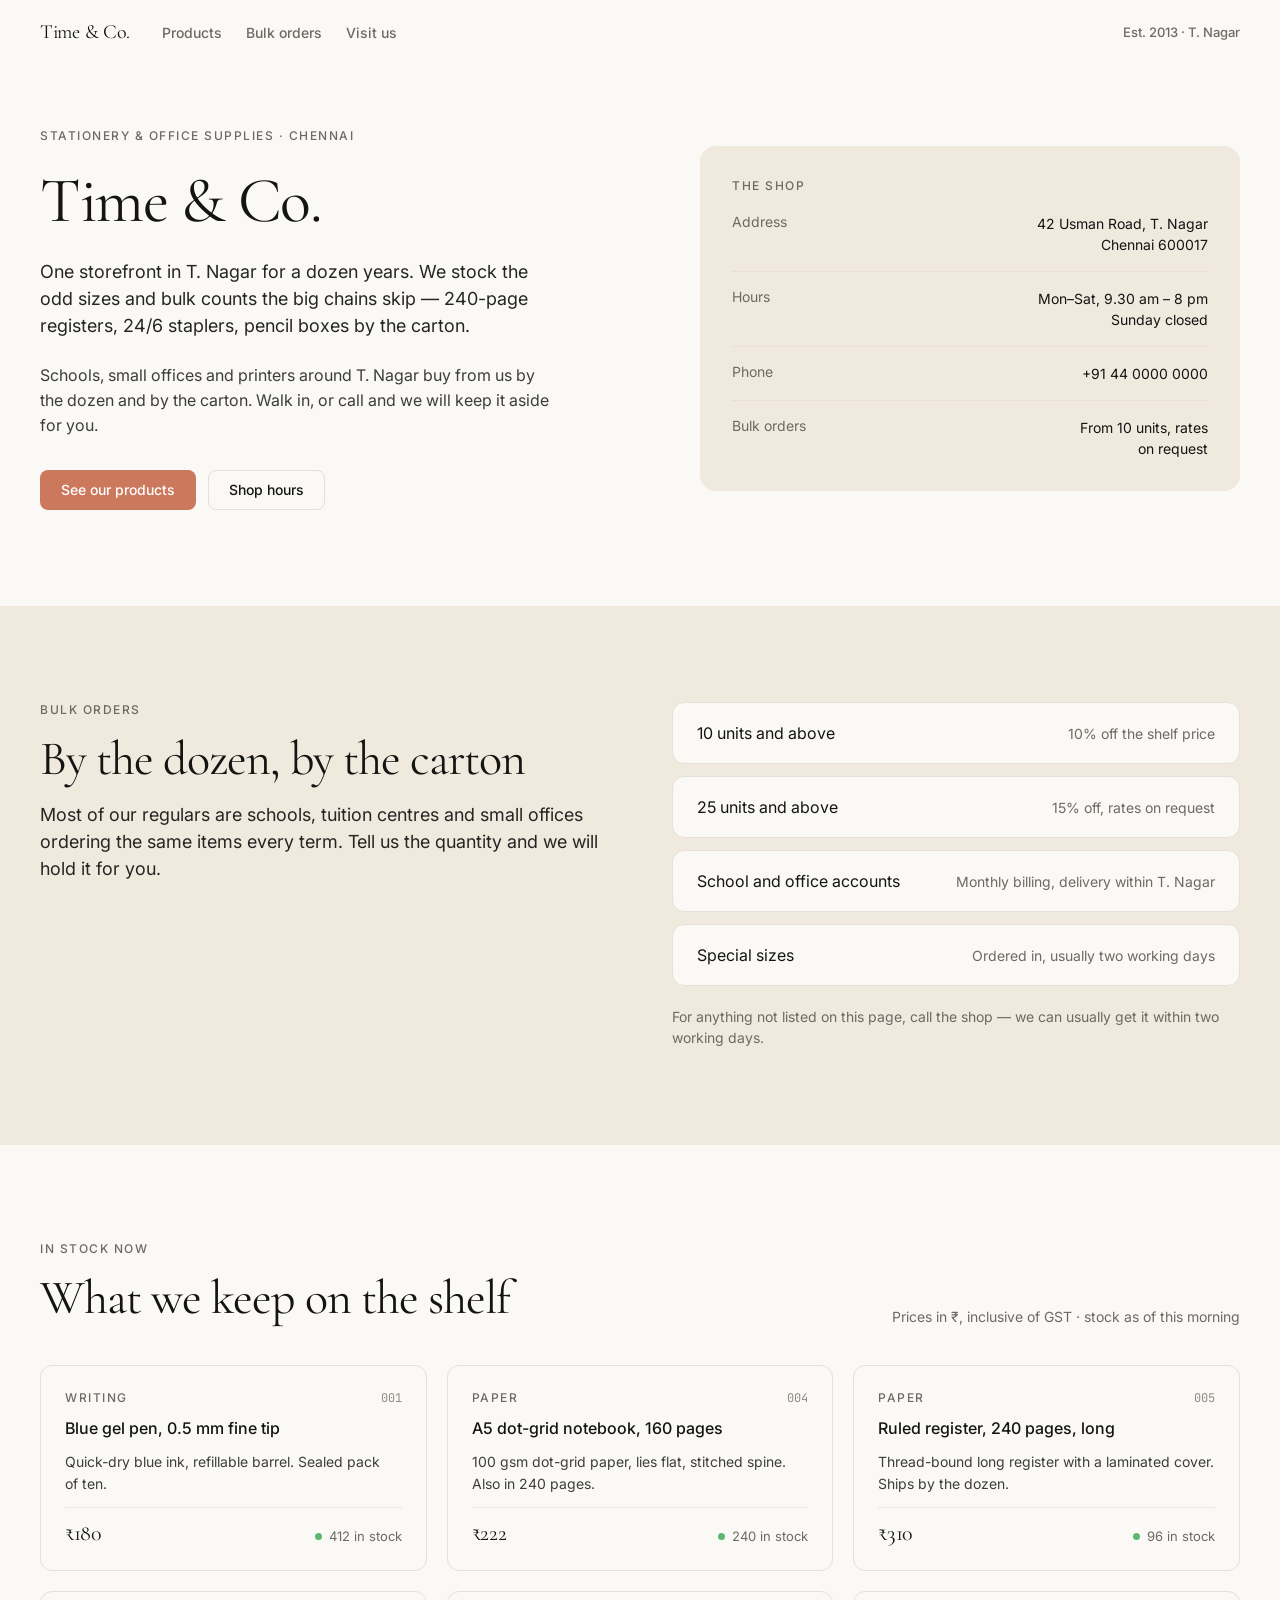
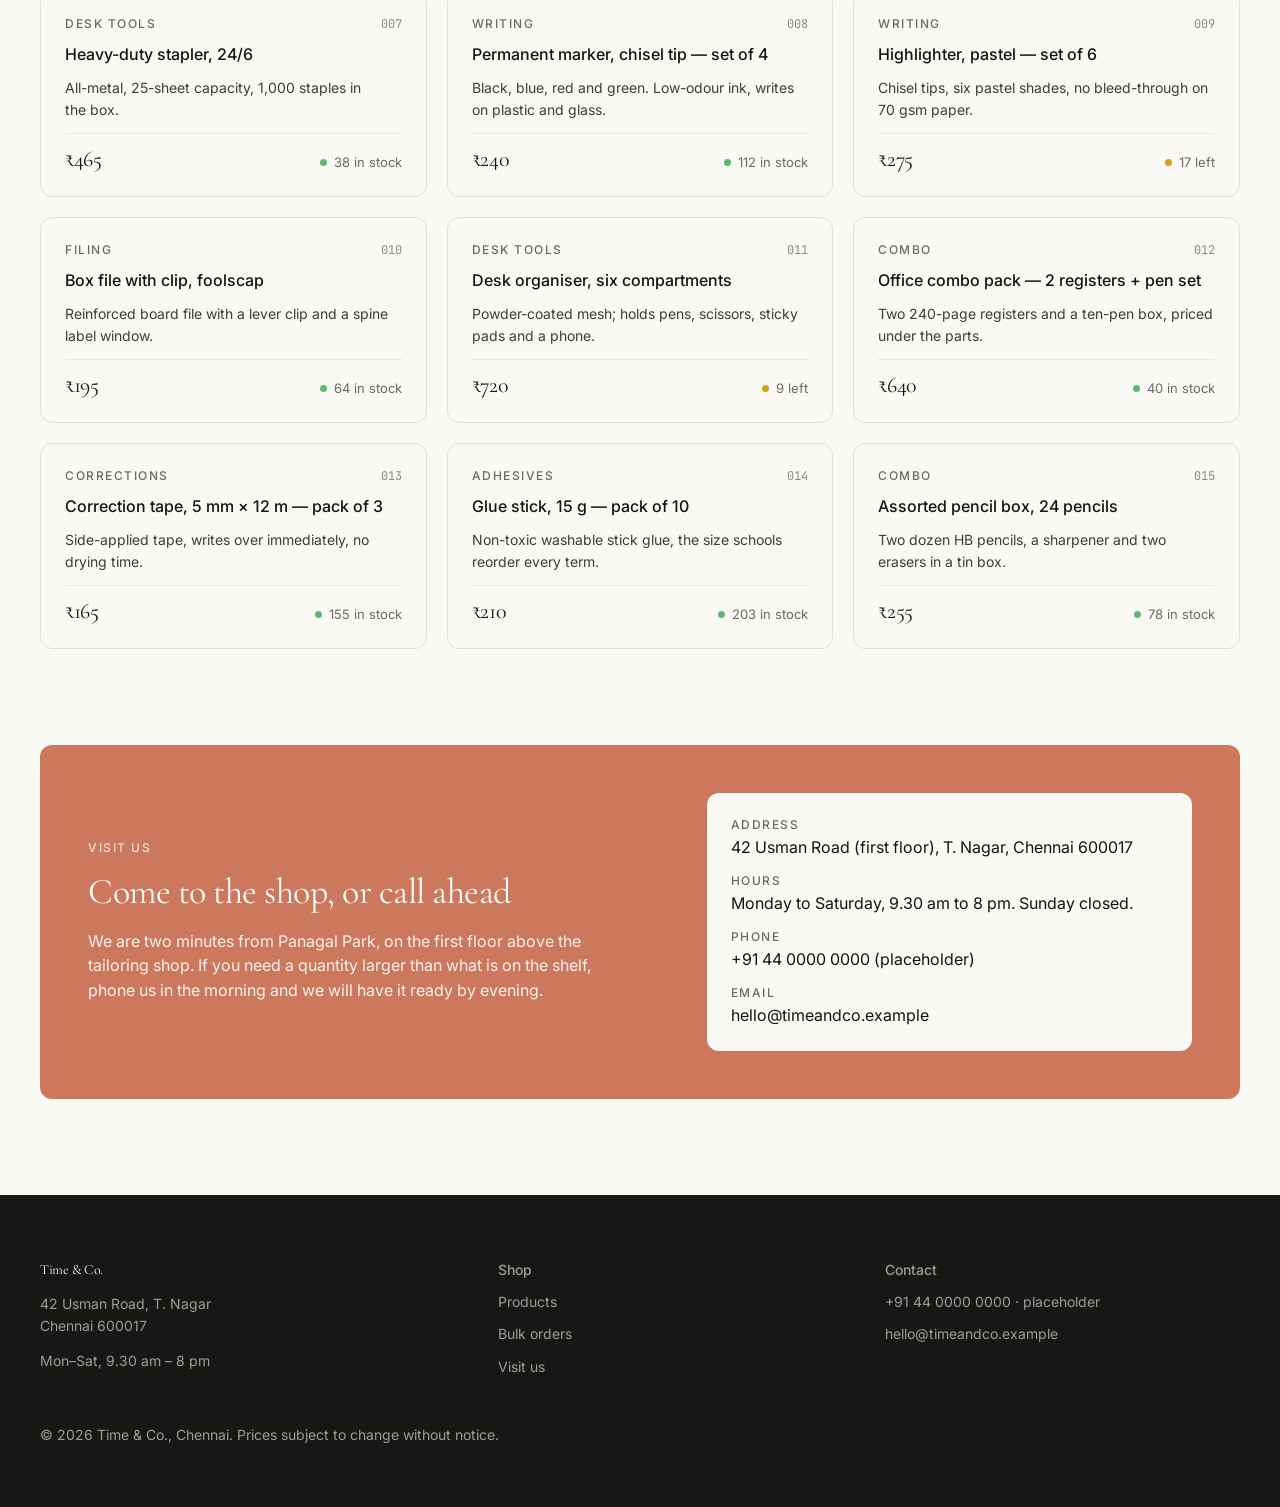
==== storefront/index.html @ 50b7ae4f "initial commit" ====
<!DOCTYPE html>
<html lang="en">
<head>
<meta charset="utf-8">
<meta name="viewport" content="width=device-width, initial-scale=1">
<title>Time &amp; Co. — Stationery &amp; Office Supplies, T. Nagar</title>
<meta name="description" content="Time &amp; Co. is a stationery and office-supplies shop on Usman Road, T. Nagar, Chennai, open since 2013. Retail and bulk orders for schools and offices.">
<link rel="stylesheet" href="styles.css">
</head>
<body>

<header class="site-header">
  <div class="container">
    <span class="wordmark">Time &amp; Co.</span>
    <nav class="site-nav">
      <a href="#catalog">Products</a>
      <a href="#bulk">Bulk orders</a>
      <a href="#visit">Visit us</a>
    </nav>
    <span class="header-est">Est. 2013 · T. Nagar</span>
  </div>
</header>

<section class="hero">
  <div class="container">
    <div class="hero-copy">
      <span class="kicker">Stationery &amp; office supplies · Chennai</span>
      <h1>Time &amp; Co.</h1>
      <div class="hero-copy-text">
        <p class="hero-lead">One storefront in T. Nagar for a dozen years. We stock the odd sizes and bulk counts the big chains skip — 240-page registers, 24/6 staplers, pencil boxes by the carton.</p>
        <p class="hero-body">Schools, small offices and printers around T. Nagar buy from us by the dozen and by the carton. Walk in, or call and we will keep it aside for you.</p>
      </div>
      <div class="hero-actions">
        <a class="btn btn-primary" href="#catalog">See our products</a>
        <a class="btn btn-secondary" href="#visit">Shop hours</a>
      </div>
    </div>

    <div class="hero-aside">
      <span class="kicker">The shop</span>
      <div class="aside-rows">
        <div class="aside-row">
          <span class="aside-label">Address</span>
          <span class="aside-value">42 Usman Road, T. Nagar<br>Chennai 600017</span>
        </div>
        <div class="aside-row">
          <span class="aside-label">Hours</span>
          <span class="aside-value">Mon–Sat, 9.30 am – 8 pm<br>Sunday closed</span>
        </div>
        <div class="aside-row">
          <span class="aside-label">Phone</span>
          <span class="aside-value">+91 44 0000 0000</span>
        </div>
        <div class="aside-row">
          <span class="aside-label">Bulk orders</span>
          <span class="aside-value">From 10 units, rates<br>on request</span>
        </div>
      </div>
    </div>
  </div>
</section>

<section id="bulk" class="bulk">
  <div class="container">
    <div class="section-intro">
      <span class="kicker">Bulk orders</span>
      <h2>By the dozen, by the carton</h2>
      <p>Most of our regulars are schools, tuition centres and small offices ordering the same items every term. Tell us the quantity and we will hold it for you.</p>
    </div>
    <div class="bulk-notes">
      <div class="bulk-note">
        <span class="label">10 units and above</span>
        <span class="value">10% off the shelf price</span>
      </div>
      <div class="bulk-note">
        <span class="label">25 units and above</span>
        <span class="value">15% off, rates on request</span>
      </div>
      <div class="bulk-note">
        <span class="label">School and office accounts</span>
        <span class="value">Monthly billing, delivery within T. Nagar</span>
      </div>
      <div class="bulk-note">
        <span class="label">Special sizes</span>
        <span class="value">Ordered in, usually two working days</span>
      </div>
      <p class="bulk-footnote">For anything not listed on this page, call the shop — we can usually get it within two working days.</p>
    </div>
  </div>
</section>

<section id="catalog" class="catalog">
  <div class="container">
    <div class="catalog-header">
      <div class="section-intro">
        <span class="kicker">In stock now</span>
        <h2>What we keep on the shelf</h2>
      </div>
      <span class="catalog-note">Prices in ₹, inclusive of GST · stock as of this morning</span>
    </div>

    <div class="catalog-grid">
      <article class="item-card">
        <div class="item-card-top">
          <span class="kicker">Writing</span>
          <span class="item-sku">001</span>
        </div>
        <span class="item-name">Blue gel pen, 0.5 mm fine tip</span>
        <span class="item-desc">Quick-dry blue ink, refillable barrel. Sealed pack of ten.</span>
        <div class="item-footer">
          <span class="item-price">₹180</span>
          <span class="item-stock"><span class="stock-dot in-stock"></span>412 in stock</span>
        </div>
      </article>

      <article class="item-card">
        <div class="item-card-top">
          <span class="kicker">Paper</span>
          <span class="item-sku">004</span>
        </div>
        <span class="item-name">A5 dot-grid notebook, 160 pages</span>
        <span class="item-desc">100 gsm dot-grid paper, lies flat, stitched spine. Also in 240 pages.</span>
        <div class="item-footer">
          <span class="item-price">₹222</span>
          <span class="item-stock"><span class="stock-dot in-stock"></span>240 in stock</span>
        </div>
      </article>

      <article class="item-card">
        <div class="item-card-top">
          <span class="kicker">Paper</span>
          <span class="item-sku">005</span>
        </div>
        <span class="item-name">Ruled register, 240 pages, long</span>
        <span class="item-desc">Thread-bound long register with a laminated cover. Ships by the dozen.</span>
        <div class="item-footer">
          <span class="item-price">₹310</span>
          <span class="item-stock"><span class="stock-dot in-stock"></span>96 in stock</span>
        </div>
      </article>

      <article class="item-card">
        <div class="item-card-top">
          <span class="kicker">Desk tools</span>
          <span class="item-sku">007</span>
        </div>
        <span class="item-name">Heavy-duty stapler, 24/6</span>
        <span class="item-desc">All-metal, 25-sheet capacity, 1,000 staples in the box.</span>
        <div class="item-footer">
          <span class="item-price">₹465</span>
          <span class="item-stock"><span class="stock-dot in-stock"></span>38 in stock</span>
        </div>
      </article>

      <article class="item-card">
        <div class="item-card-top">
          <span class="kicker">Writing</span>
          <span class="item-sku">008</span>
        </div>
        <span class="item-name">Permanent marker, chisel tip — set of 4</span>
        <span class="item-desc">Black, blue, red and green. Low-odour ink, writes on plastic and glass.</span>
        <div class="item-footer">
          <span class="item-price">₹240</span>
          <span class="item-stock"><span class="stock-dot in-stock"></span>112 in stock</span>
        </div>
      </article>

      <article class="item-card">
        <div class="item-card-top">
          <span class="kicker">Writing</span>
          <span class="item-sku">009</span>
        </div>
        <span class="item-name">Highlighter, pastel — set of 6</span>
        <span class="item-desc">Chisel tips, six pastel shades, no bleed-through on 70 gsm paper.</span>
        <div class="item-footer">
          <span class="item-price">₹275</span>
          <span class="item-stock"><span class="stock-dot low-stock"></span>17 left</span>
        </div>
      </article>

      <article class="item-card">
        <div class="item-card-top">
          <span class="kicker">Filing</span>
          <span class="item-sku">010</span>
        </div>
        <span class="item-name">Box file with clip, foolscap</span>
        <span class="item-desc">Reinforced board file with a lever clip and a spine label window.</span>
        <div class="item-footer">
          <span class="item-price">₹195</span>
          <span class="item-stock"><span class="stock-dot in-stock"></span>64 in stock</span>
        </div>
      </article>

      <article class="item-card">
        <div class="item-card-top">
          <span class="kicker">Desk tools</span>
          <span class="item-sku">011</span>
        </div>
        <span class="item-name">Desk organiser, six compartments</span>
        <span class="item-desc">Powder-coated mesh; holds pens, scissors, sticky pads and a phone.</span>
        <div class="item-footer">
          <span class="item-price">₹720</span>
          <span class="item-stock"><span class="stock-dot low-stock"></span>9 left</span>
        </div>
      </article>

      <article class="item-card">
        <div class="item-card-top">
          <span class="kicker">Combo</span>
          <span class="item-sku">012</span>
        </div>
        <span class="item-name">Office combo pack — 2 registers + pen set</span>
        <span class="item-desc">Two 240-page registers and a ten-pen box, priced under the parts.</span>
        <div class="item-footer">
          <span class="item-price">₹640</span>
          <span class="item-stock"><span class="stock-dot in-stock"></span>40 in stock</span>
        </div>
      </article>

      <article class="item-card">
        <div class="item-card-top">
          <span class="kicker">Corrections</span>
          <span class="item-sku">013</span>
        </div>
        <span class="item-name">Correction tape, 5 mm × 12 m — pack of 3</span>
        <span class="item-desc">Side-applied tape, writes over immediately, no drying time.</span>
        <div class="item-footer">
          <span class="item-price">₹165</span>
          <span class="item-stock"><span class="stock-dot in-stock"></span>155 in stock</span>
        </div>
      </article>

      <article class="item-card">
        <div class="item-card-top">
          <span class="kicker">Adhesives</span>
          <span class="item-sku">014</span>
        </div>
        <span class="item-name">Glue stick, 15 g — pack of 10</span>
        <span class="item-desc">Non-toxic washable stick glue, the size schools reorder every term.</span>
        <div class="item-footer">
          <span class="item-price">₹210</span>
          <span class="item-stock"><span class="stock-dot in-stock"></span>203 in stock</span>
        </div>
      </article>

      <article class="item-card">
        <div class="item-card-top">
          <span class="kicker">Combo</span>
          <span class="item-sku">015</span>
        </div>
        <span class="item-name">Assorted pencil box, 24 pencils</span>
        <span class="item-desc">Two dozen HB pencils, a sharpener and two erasers in a tin box.</span>
        <div class="item-footer">
          <span class="item-price">₹255</span>
          <span class="item-stock"><span class="stock-dot in-stock"></span>78 in stock</span>
        </div>
      </article>
    </div>
  </div>
</section>

<section id="visit" class="visit">
  <div class="visit-band">
    <div class="visit-copy">
      <span class="kicker">Visit us</span>
      <h2>Come to the shop, or call ahead</h2>
      <p>We are two minutes from Panagal Park, on the first floor above the tailoring shop. If you need a quantity larger than what is on the shelf, phone us in the morning and we will have it ready by evening.</p>
    </div>
    <div class="visit-card">
      <div class="visit-row">
        <span class="visit-label">Address</span>
        <span class="visit-value">42 Usman Road (first floor), T. Nagar, Chennai 600017</span>
      </div>
      <div class="visit-row">
        <span class="visit-label">Hours</span>
        <span class="visit-value">Monday to Saturday, 9.30 am to 8 pm. Sunday closed.</span>
      </div>
      <div class="visit-row">
        <span class="visit-label">Phone</span>
        <span class="visit-value">+91 44 0000 0000 (placeholder)</span>
      </div>
      <div class="visit-row">
        <span class="visit-label">Email</span>
        <span class="visit-value">hello@timeandco.example</span>
      </div>
    </div>
  </div>
</section>

<footer class="site-footer">
  <div class="container">
    <div class="footer-grid">
      <div class="footer-col">
        <span class="wordmark">Time &amp; Co.</span>
        <span>42 Usman Road, T. Nagar<br>Chennai 600017</span>
        <span>Mon–Sat, 9.30 am – 8 pm</span>
      </div>
      <div class="footer-col links">
        <span class="footer-col-title">Shop</span>
        <a href="#catalog">Products</a>
        <a href="#bulk">Bulk orders</a>
        <a href="#visit">Visit us</a>
      </div>
      <div class="footer-col links">
        <span class="footer-col-title">Contact</span>
        <span>+91 44 0000 0000 · placeholder</span>
        <span>hello@timeandco.example</span>
      </div>
    </div>
    <span class="footer-fine-print">© 2026 Time &amp; Co., Chennai. Prices subject to change without notice.</span>
  </div>
</footer>

</body>
</html>
---- storefront/styles.css ----
@import url("https://fonts.googleapis.com/css2?family=Cormorant+Garamond:wght@400;500;600&family=Inter:wght@400;500;600&family=JetBrains+Mono:wght@400;500&display=swap");

:root {
  /* Brand & accent */
  --coral: #cc785c;
  --coral-active: #a9583e;

  /* Ink scale (warm) */
  --ink: #141413;
  --ink-2: #252523;
  --ink-3: #3d3d3a;
  --ink-4: #6c6a64;
  --ink-5: #8e8b82;

  /* Cream scale */
  --cream-1: #faf9f5;
  --cream-2: #f5f0e8;
  --cream-3: #efe9de;
  --cream-4: #e8e0d2;

  /* Dark scale */
  --dark-1: #181715;
  --dark-2: #1f1e1b;
  --dark-3: #252320;

  /* Line */
  --line: #e6dfd8;
  --line-soft: #ebe6df;

  /* Semantic status */
  --success: #5db872;
  --warning: #d4a017;

  /* Semantic aliases */
  --primary: var(--coral);
  --primary-active: var(--coral-active);

  --text-heading: var(--ink);
  --text-lead: var(--ink-2);
  --text-body: var(--ink-3);
  --text-muted: var(--ink-4);
  --text-caption: var(--ink-5);
  --text-on-primary: #ffffff;
  --text-on-dark: var(--cream-1);
  --text-on-dark-soft: #a09d96;

  --surface-canvas: var(--cream-1);
  --surface-soft: var(--cream-2);
  --surface-card: var(--cream-3);
  --surface-cream-strong: var(--cream-4);
  --surface-dark: var(--dark-1);
  --surface-dark-soft: var(--dark-2);
  --surface-dark-elevated: var(--dark-3);

  --border-hairline: var(--line);
  --border-hairline-soft: var(--line-soft);

  --font-display: "Cormorant Garamond", Garamond, "Times New Roman", serif;
  --font-sans: "Inter", -apple-system, BlinkMacSystemFont, "Segoe UI", Roboto, sans-serif;
  --font-mono: "JetBrains Mono", ui-monospace, SFMono-Regular, Menlo, monospace;

  --display-xl-size: 64px;
  --display-lg-size: 48px;
  --display-md-size: 36px;
  --title-md-size: 18px;
  --title-sm-size: 16px;
  --body-md-size: 16px;
  --body-sm-size: 14px;

  --container-max: 1200px;
  --nav-height: 64px;
  --radius-md: 8px;
  --radius-lg: 12px;
  --radius-xl: 16px;

  --ease-standard: cubic-bezier(0.2, 0, 0.2, 1);
  --duration-fast: 120ms;
}

* { box-sizing: border-box; }

body {
  margin: 0;
  background: var(--surface-canvas);
  font-family: var(--font-sans);
  -webkit-font-smoothing: antialiased;
}

a { color: var(--coral); text-decoration: none; }
a:hover { color: var(--coral-active); }

.container {
  max-width: var(--container-max);
  width: 100%;
  margin: 0 auto;
}

/* Header */
.site-header {
  height: var(--nav-height);
  display: flex;
  align-items: center;
  padding: 0 32px;
}
.site-header .container {
  display: flex;
  align-items: center;
  gap: 32px;
}
.wordmark {
  font-family: var(--font-display);
  font-size: 20px;
  letter-spacing: -0.3px;
  color: var(--text-heading);
}
.site-nav {
  display: flex;
  align-items: center;
  gap: 24px;
  flex: 1;
}
.site-nav a {
  font-size: 14px;
  font-weight: 500;
  color: var(--text-muted);
}
.site-nav a:hover { color: var(--text-heading); }
.header-est {
  font-size: 13px;
  font-weight: 500;
  color: var(--text-muted);
}

/* Buttons */
.btn {
  font-family: var(--font-sans);
  font-size: 14px;
  font-weight: 500;
  line-height: 1;
  display: inline-flex;
  align-items: center;
  justify-content: center;
  gap: 8px;
  height: 40px;
  padding: 12px 20px;
  border-radius: var(--radius-md);
  border: 1px solid transparent;
  cursor: pointer;
  text-decoration: none;
  white-space: nowrap;
  transition: background-color var(--duration-fast) var(--ease-standard);
}
.btn-primary { background: var(--primary); color: var(--text-on-primary); }
.btn-primary:hover { background: var(--primary-active); color: var(--text-on-primary); }
.btn-secondary { background: var(--surface-canvas); color: var(--text-heading); border-color: var(--border-hairline); }
.btn-secondary:hover { background: var(--surface-soft); color: var(--text-heading); }

/* Kicker label */
.kicker {
  font-size: 12px;
  font-weight: 500;
  letter-spacing: 1.5px;
  text-transform: uppercase;
  color: var(--text-muted);
}

/* Hero */
.hero {
  padding: 64px 32px 96px;
}
.hero .container {
  display: grid;
  grid-template-columns: 1.05fr 0.95fr;
  gap: 64px;
  align-items: center;
}
.hero-copy {
  display: flex;
  flex-direction: column;
  gap: 24px;
}
.hero-copy h1 {
  margin: 0;
  font-family: var(--font-display);
  font-weight: 400;
  font-size: var(--display-xl-size);
  line-height: 1.05;
  letter-spacing: -1.5px;
  color: var(--text-heading);
}
.hero-copy-text {
  display: flex;
  flex-direction: column;
  gap: 24px;
}
.hero-lead {
  margin: 0;
  max-width: 520px;
  font-size: var(--title-md-size);
  line-height: 1.5;
  color: var(--text-lead);
  text-wrap: pretty;
}
.hero-body {
  margin: 0;
  max-width: 520px;
  font-size: var(--body-md-size);
  line-height: 1.55;
  color: var(--text-body);
  text-wrap: pretty;
}
.hero-actions {
  display: flex;
  gap: 12px;
  flex-wrap: wrap;
  margin-top: 8px;
}

.hero-aside {
  background: var(--surface-card);
  border-radius: var(--radius-xl);
  padding: 32px;
  display: flex;
  flex-direction: column;
  gap: 20px;
}
.aside-rows {
  display: flex;
  flex-direction: column;
  gap: 16px;
}
.aside-row {
  display: flex;
  justify-content: space-between;
  gap: 24px;
  padding-bottom: 16px;
  border-bottom: 1px solid var(--surface-cream-strong);
}
.aside-row:last-child {
  padding-bottom: 0;
  border-bottom: none;
}
.aside-row .aside-label {
  font-size: var(--body-sm-size);
  color: var(--text-muted);
  flex: none;
}
.aside-row .aside-value {
  font-size: var(--body-sm-size);
  line-height: 1.5;
  color: var(--text-heading);
  text-align: right;
}

/* Bulk section */
.bulk {
  background: var(--surface-card);
  padding: 96px 32px;
}
.bulk .container {
  display: grid;
  grid-template-columns: 1fr 1fr;
  gap: 64px;
  align-items: start;
}
.section-intro {
  display: flex;
  flex-direction: column;
  gap: 16px;
}
.section-intro h2 {
  margin: 0;
  font-family: var(--font-display);
  font-weight: 400;
  font-size: var(--display-lg-size);
  line-height: 1.1;
  letter-spacing: -1px;
  color: var(--text-heading);
}
.section-intro p {
  margin: 0;
  font-size: var(--title-md-size);
  line-height: 1.5;
  color: var(--text-lead);
  text-wrap: pretty;
}
.bulk-notes {
  display: flex;
  flex-direction: column;
  gap: 12px;
}
.bulk-note {
  background: var(--surface-canvas);
  border: 1px solid var(--border-hairline);
  border-radius: var(--radius-lg);
  padding: 20px 24px;
  display: flex;
  justify-content: space-between;
  gap: 24px;
  align-items: baseline;
}
.bulk-note .label { font-size: var(--body-md-size); color: var(--text-heading); }
.bulk-note .value { font-size: var(--body-sm-size); color: var(--text-muted); text-align: right; }
.bulk-footnote {
  margin: 8px 0 0;
  font-size: var(--body-sm-size);
  line-height: 1.55;
  color: var(--text-muted);
}

/* Catalog */
.catalog {
  padding: 96px 32px;
}
.catalog .container {
  display: flex;
  flex-direction: column;
  gap: 40px;
}
.catalog-header {
  display: flex;
  align-items: flex-end;
  justify-content: space-between;
  gap: 32px;
  flex-wrap: wrap;
}
.catalog-header .section-intro { max-width: 620px; gap: 16px; }
.catalog-note { font-size: var(--body-sm-size); color: var(--text-muted); }

.catalog-grid {
  display: grid;
  grid-template-columns: repeat(3, 1fr);
  gap: 20px;
}
.item-card {
  background: var(--surface-canvas);
  border: 1px solid var(--border-hairline);
  border-radius: var(--radius-lg);
  padding: 24px;
  display: flex;
  flex-direction: column;
  gap: 12px;
}
.item-card-top {
  display: flex;
  align-items: center;
  justify-content: space-between;
  gap: 12px;
}
.item-sku {
  font-family: var(--font-mono);
  font-size: 12px;
  color: var(--text-caption);
}
.item-name {
  font-size: var(--title-sm-size);
  font-weight: 500;
  line-height: 1.35;
  color: var(--text-heading);
}
.item-desc {
  font-size: var(--body-sm-size);
  line-height: 1.55;
  color: var(--text-body);
  flex: 1;
  text-wrap: pretty;
}
.item-footer {
  display: flex;
  align-items: baseline;
  justify-content: space-between;
  gap: 12px;
  padding-top: 12px;
  border-top: 1px solid var(--border-hairline-soft);
}
.item-price {
  font-family: var(--font-display);
  font-size: 22px;
  letter-spacing: -0.3px;
  color: var(--text-heading);
}
.item-stock {
  display: flex;
  align-items: center;
  gap: 7px;
  font-size: 13px;
  color: var(--text-muted);
}
.stock-dot {
  width: 7px;
  height: 7px;
  border-radius: 999px;
  flex: none;
}
.stock-dot.in-stock { background: var(--success); }
.stock-dot.low-stock { background: var(--warning); }

/* Visit band */
.visit {
  padding: 0 32px 96px;
}
.visit-band {
  max-width: var(--container-max);
  margin: 0 auto;
  background: var(--primary);
  border-radius: var(--radius-lg);
  padding: 48px;
  display: grid;
  grid-template-columns: 1fr 0.85fr;
  gap: 48px;
  align-items: center;
}
.visit-copy {
  display: flex;
  flex-direction: column;
  gap: 16px;
}
.visit-copy .kicker { color: rgba(255, 255, 255, 0.75); }
.visit-copy h2 {
  margin: 0;
  font-family: var(--font-display);
  font-weight: 400;
  font-size: var(--display-md-size);
  line-height: 1.15;
  letter-spacing: -0.5px;
  color: #ffffff;
}
.visit-copy p {
  margin: 0;
  max-width: 520px;
  font-size: var(--body-md-size);
  line-height: 1.55;
  color: rgba(255, 255, 255, 0.9);
  text-wrap: pretty;
}
.visit-card {
  background: var(--surface-canvas);
  border-radius: var(--radius-lg);
  padding: 24px;
  display: flex;
  flex-direction: column;
  gap: 14px;
}
.visit-row {
  display: flex;
  flex-direction: column;
  gap: 3px;
}
.visit-row .visit-label {
  font-size: 12px;
  font-weight: 500;
  letter-spacing: 1.5px;
  text-transform: uppercase;
  color: var(--text-muted);
}
.visit-row .visit-value {
  font-size: var(--body-md-size);
  line-height: 1.5;
  color: var(--text-heading);
}

/* Footer */
.site-footer {
  background: var(--surface-dark);
  padding: 64px 32px;
}
.site-footer .container {
  display: flex;
  flex-direction: column;
  gap: 48px;
}
.footer-grid {
  display: grid;
  grid-template-columns: 1.2fr 1fr 1fr;
  gap: 32px;
}
.footer-col {
  display: flex;
  flex-direction: column;
  gap: 12px;
}
.footer-col.links { gap: 10px; }
.footer-col .wordmark { color: var(--text-on-dark); }
.footer-col span, .footer-col a {
  font-size: var(--body-sm-size);
  line-height: 1.6;
  color: var(--text-on-dark-soft);
}
.footer-col a:hover { color: var(--text-on-dark); }
.footer-col-title {
  font-size: 13px;
  font-weight: 500;
  color: var(--text-on-dark);
}
.footer-fine-print {
  font-size: var(--body-sm-size);
  color: var(--text-on-dark-soft);
}

/* Responsive */
@media (max-width: 900px) {
  .hero .container,
  .bulk .container,
  .visit-band,
  .footer-grid {
    grid-template-columns: 1fr;
  }
  .catalog-grid { grid-template-columns: repeat(2, 1fr); }
  .hero-copy h1 { font-size: var(--display-lg-size); }
}
@media (max-width: 640px) {
  .site-header .container { flex-wrap: wrap; height: auto; padding: 16px 0; }
  .site-header { height: auto; }
  .catalog-grid { grid-template-columns: 1fr; }
  .visit-band { padding: 32px; }
}
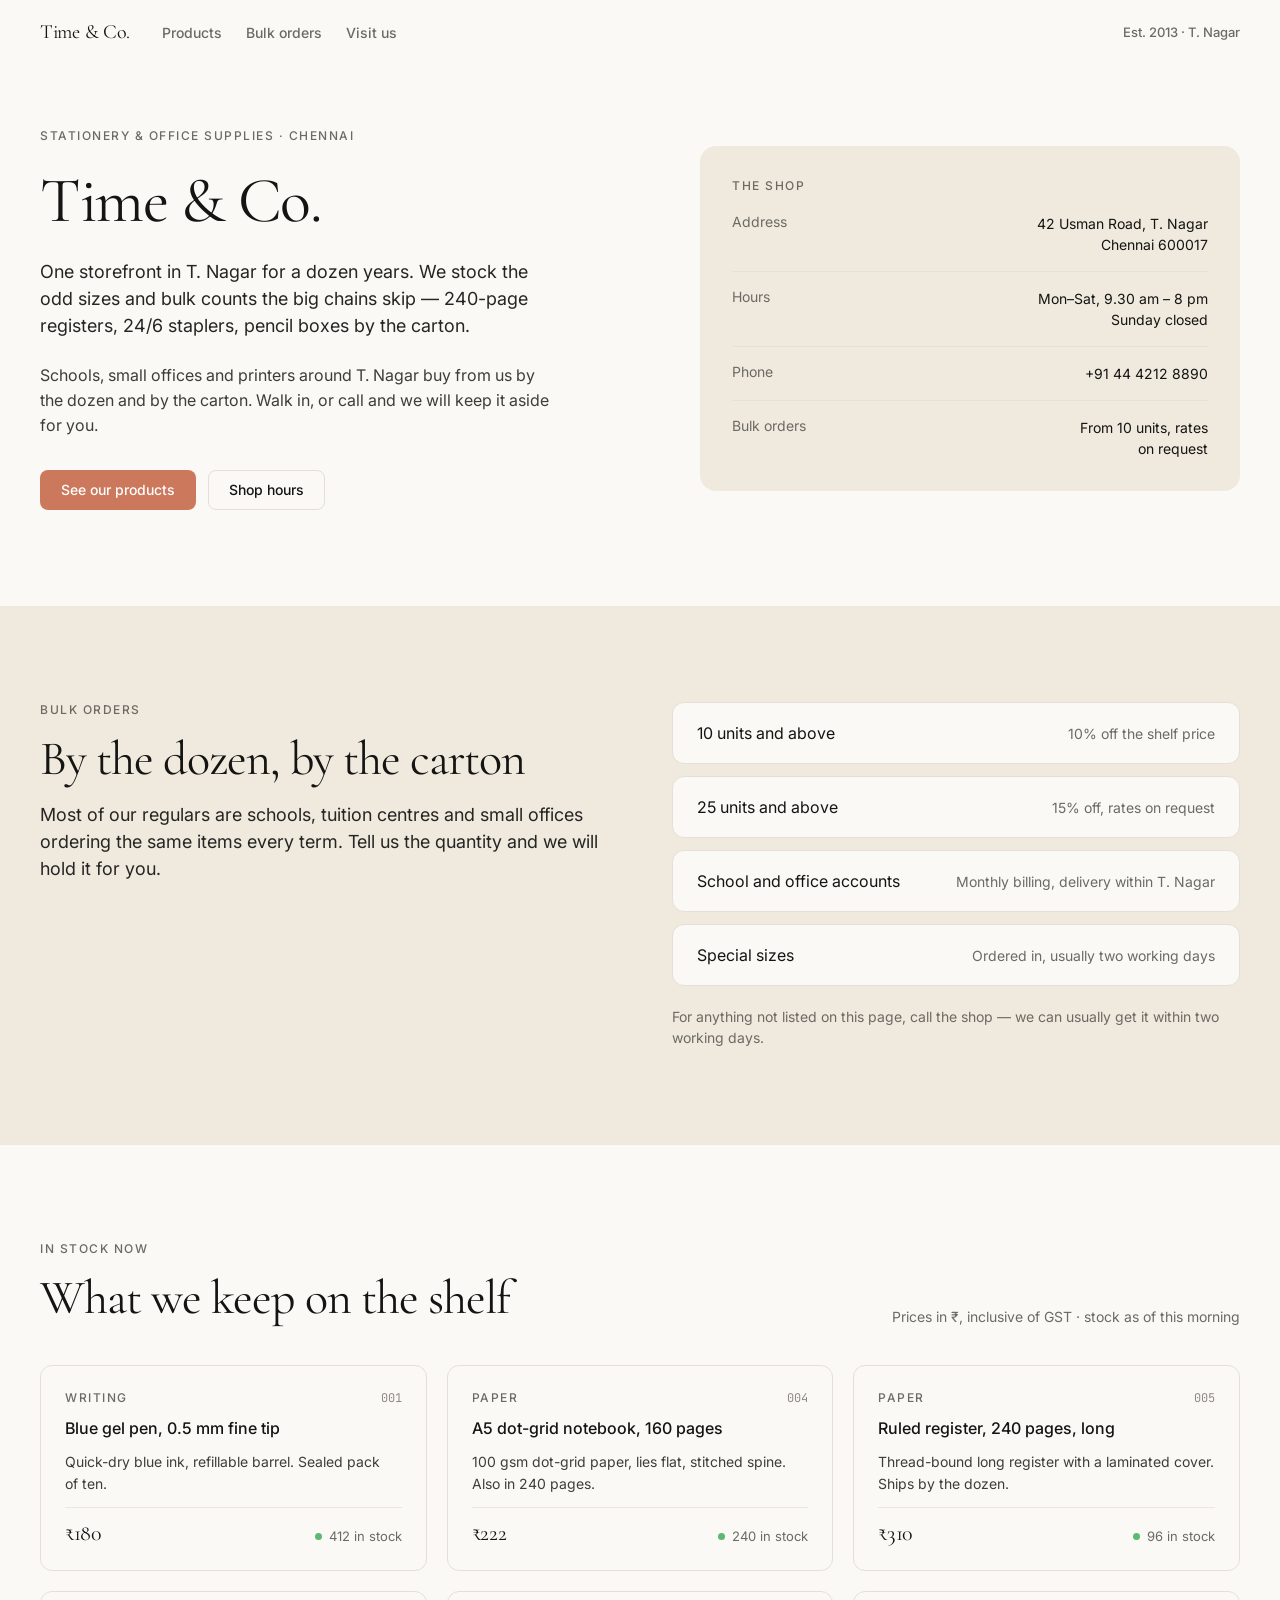
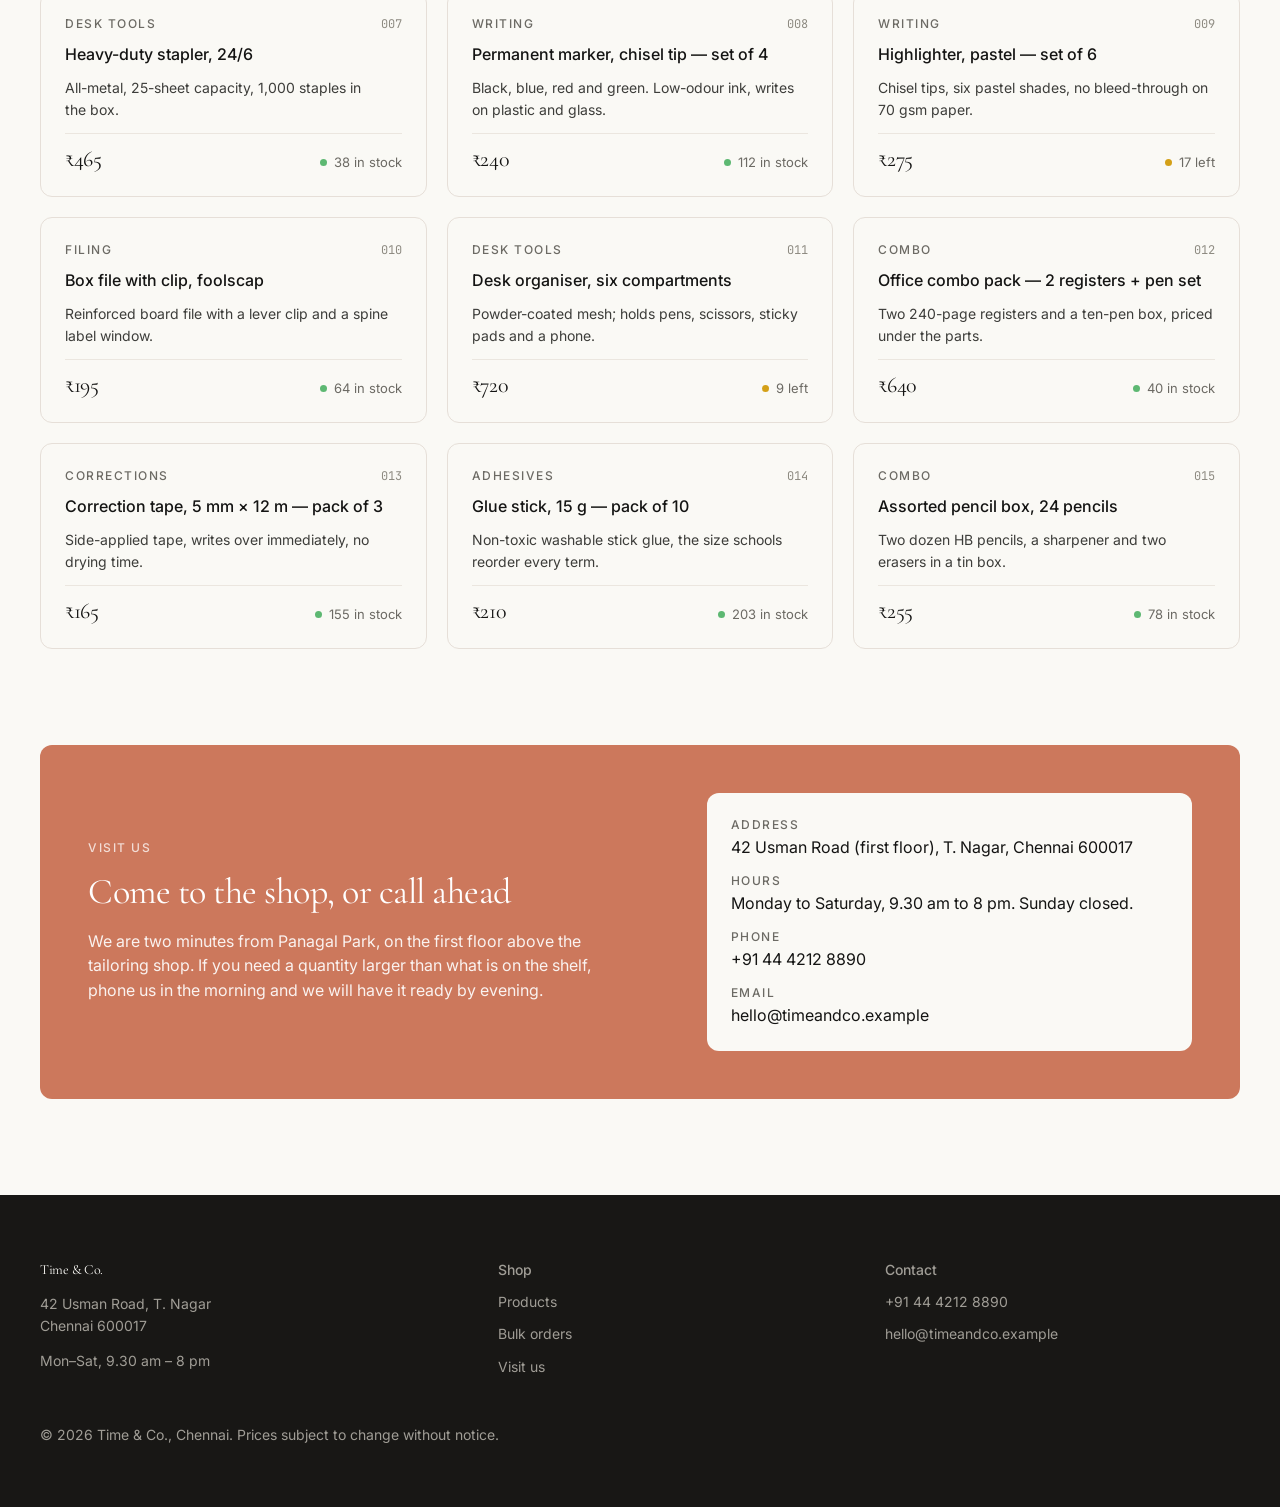
==== commit 2c40006c: "Time & Co. AI-readiness layer FastAPI merchant API with LLM-enriched catalog, rule-based negotiation" ====
--- a/storefront/index.html
+++ b/storefront/index.html
@@ -49,7 +49,7 @@
         </div>
         <div class="aside-row">
           <span class="aside-label">Phone</span>
-          <span class="aside-value">+91 44 0000 0000</span>
+          <span class="aside-value">+91 44 4212 8890</span>
         </div>
         <div class="aside-row">
           <span class="aside-label">Bulk orders</span>
@@ -277,7 +277,7 @@
       </div>
       <div class="visit-row">
         <span class="visit-label">Phone</span>
-        <span class="visit-value">+91 44 0000 0000 (placeholder)</span>
+        <span class="visit-value">+91 44 4212 8890</span>
       </div>
       <div class="visit-row">
         <span class="visit-label">Email</span>
@@ -303,7 +303,7 @@
       </div>
       <div class="footer-col links">
         <span class="footer-col-title">Contact</span>
-        <span>+91 44 0000 0000 · placeholder</span>
+        <span>+91 44 4212 8890</span>
         <span>hello@timeandco.example</span>
       </div>
     </div>
